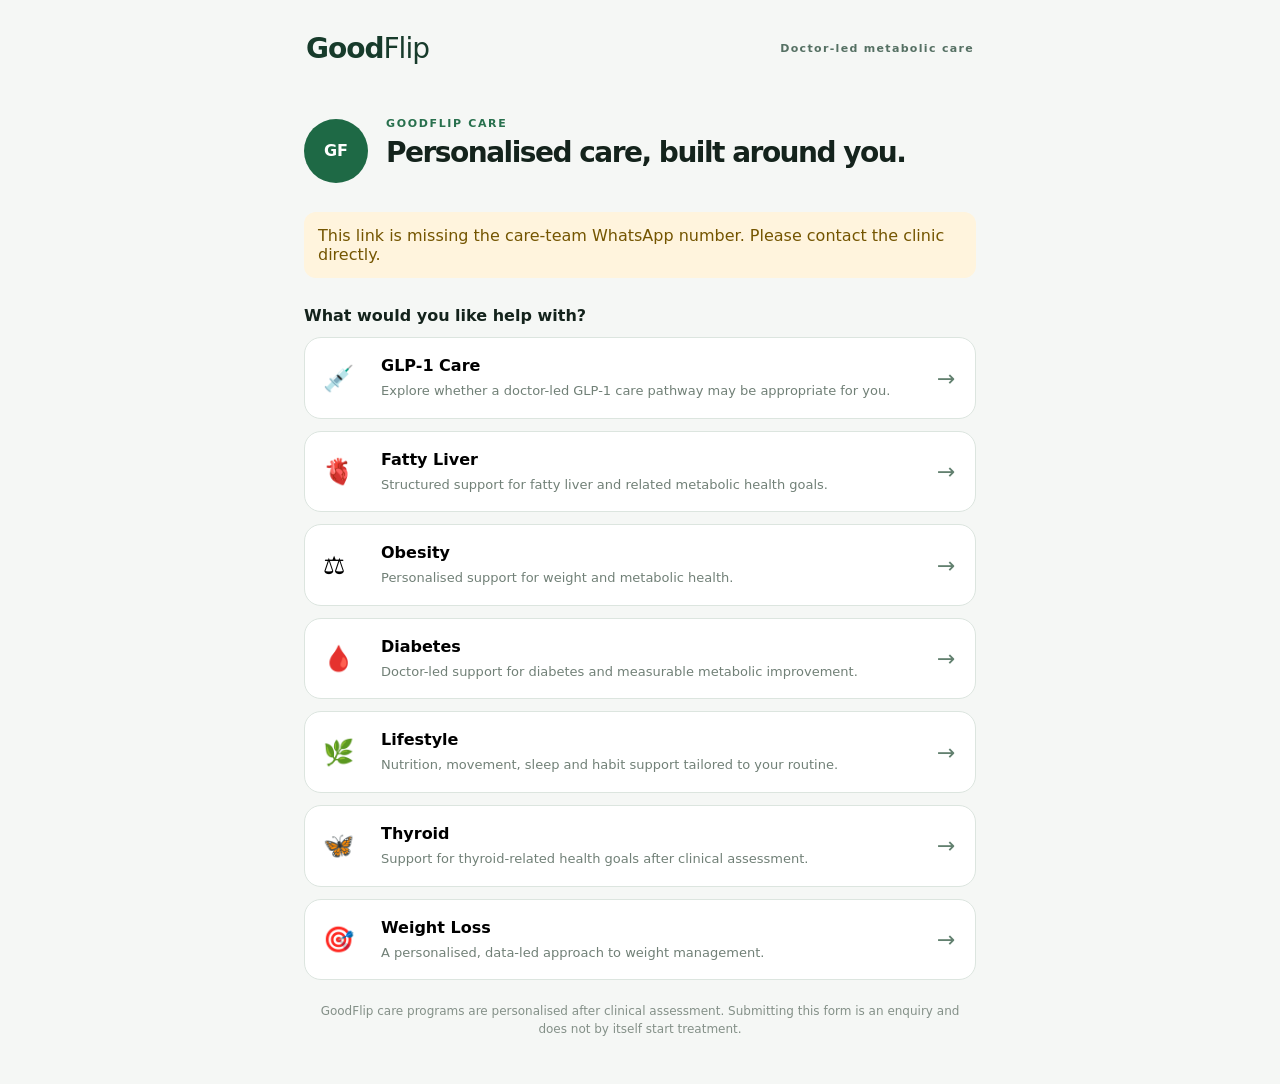
==== index.html @ 0ea9325a "Add files via upload" ====
<!doctype html>
<html lang="en">
<head>
<meta charset="utf-8">
<meta name="viewport" content="width=device-width,initial-scale=1">
<title>GoodFlip Care</title>
<link rel="stylesheet" href="styles.css">
</head>
<body>
<div class="patient-shell">
  <header class="patient-head">
    <div class="logo">Good<span>Flip</span></div>
    <div class="secure">Doctor-led metabolic care</div>
  </header>

  <main>
    <section class="hero">
      <div id="avatar" class="avatar">GF</div>
      <div>
        <div class="eyebrow">GOODFLIP CARE</div>
        <h1 id="doctorName">Personalised care, built around you.</h1>
        <p id="referral" class="muted"></p>
      </div>
    </section>

    <section id="notice" class="notice hidden"></section>

    <section id="chooseSection">
      <div class="section-title">What would you like help with?</div>
      <div id="planCards" class="patient-plans"></div>
    </section>

    <section id="leadSection" class="lead-card hidden">
      <div class="selected-plan" id="selectedPlan"></div>
      <h2>Let’s take the next step</h2>
      <p class="muted">Share your details and the GoodFlip care team will contact you.</p>
      <form id="leadForm">
        <label>Full Name *
          <input id="name" required placeholder="Your name">
        </label>
        <label>Mobile Number *
          <input id="mobile" required inputmode="numeric" placeholder="10-digit mobile number">
        </label>
        <div class="two">
          <label>Age
            <input id="age" type="number" min="1" max="120" placeholder="Age">
          </label>
          <label>Gender
            <select id="gender"><option value="">Select</option><option>Male</option><option>Female</option><option>Other</option><option>Prefer not to say</option></select>
          </label>
        </div>
        <label>Anything you'd like the care team to know?
          <textarea id="notes" rows="3" placeholder="Optional"></textarea>
        </label>
        <label class="consent"><input id="consent" type="checkbox" required> <span>I agree to be contacted by GoodFlip regarding this care enquiry.</span></label>
        <button class="primary" type="submit">Continue on WhatsApp</button>
      </form>
      <button class="ghost" id="changePlan">Change care plan</button>
    </section>

    <p class="footer-note">GoodFlip care programs are personalised after clinical assessment. Submitting this form is an enquiry and does not by itself start treatment.</p>
  </main>
</div>
<script src="app.js"></script>
<script>
const qs = new URLSearchParams(location.search);
const doctor = qs.get('doctor') || '';
const wa = qs.get('wa') || '';
const ref = qs.get('ref') || '';
const photo = qs.get('photo') || '';
const allowed = (qs.get('plans') || window.GF_PLANS.map(p=>p.id).join(',')).split(',').filter(Boolean);
const choose = qs.get('choose') !== '0';

document.getElementById('doctorName').textContent = doctor ? `Care with GoodFlip through ${doctor}` : 'Personalised care, built around you.';
if (ref) document.getElementById('referral').textContent = `Referred by ${ref}`;
if (photo) {
  const a = document.getElementById('avatar');
  a.style.backgroundImage = `url("${photo.replace(/"/g,'')}")`;
  a.textContent = '';
}

const plans = window.GF_PLANS.filter(p=>allowed.includes(p.id));
const cards = document.getElementById('planCards');
let selected = choose ? null : (plans[0] || null);

if (!wa) {
  const n = document.getElementById('notice');
  n.textContent = 'This link is missing the care-team WhatsApp number. Please contact the clinic directly.';
  n.classList.remove('hidden');
}

plans.forEach(p => {
  const card = document.createElement('button');
  card.type='button'; card.className='patient-plan';
  card.innerHTML = `<span class="plan-icon">${p.icon}</span><span><b>${p.name}</b><small>${p.desc}</small></span><span class="arrow">→</span>`;
  card.onclick = () => selectPlan(p);
  cards.appendChild(card);
});

function selectPlan(p){
  selected=p;
  document.getElementById('selectedPlan').innerHTML = `${p.icon} <b>${p.name}</b>`;
  document.getElementById('leadSection').classList.remove('hidden');
  document.getElementById('chooseSection').classList.add('hidden');
  window.scrollTo({top:document.getElementById('leadSection').offsetTop-20,behavior:'smooth'});
}
if (!choose && selected) selectPlan(selected);

document.getElementById('changePlan').onclick=()=>{
  document.getElementById('leadSection').classList.add('hidden');
  document.getElementById('chooseSection').classList.remove('hidden');
  window.scrollTo({top:0,behavior:'smooth'});
};

document.getElementById('leadForm').addEventListener('submit', e=>{
  e.preventDefault();
  if (!selected) return;
  const mobile=document.getElementById('mobile').value.replace(/\D/g,'');
  if (!/^\d{10}$/.test(mobile)) { alert('Please enter a valid 10-digit mobile number.'); return; }
  const msg = [
    'Hello GoodFlip Care Team,',
    '',
    'I am interested in a GoodFlip care program.',
    `Care Plan: ${selected.name}`,
    `Doctor/Clinic: ${doctor || 'Not specified'}`,
    ref ? `Referred by: ${ref}` : '',
    '',
    `Name: ${document.getElementById('name').value.trim()}`,
    `Mobile: ${mobile}`,
    document.getElementById('age').value ? `Age: ${document.getElementById('age').value}` : '',
    document.getElementById('gender').value ? `Gender: ${document.getElementById('gender').value}` : '',
    document.getElementById('notes').value.trim() ? `Notes: ${document.getElementById('notes').value.trim()}` : ''
  ].filter(Boolean).join('\n');
  // Save the lead to Google Sheets through Apps Script.
  // A normal HTML form POST avoids browser CORS/preflight issues.
  const endpoint = window.GF_SHEETS_ENDPOINT;
  const frameName = 'gfLeadFrame';
  let frame = document.getElementById(frameName);
  if (!frame) {
    frame = document.createElement('iframe');
    frame.name = frameName;
    frame.id = frameName;
    frame.style.display = 'none';
    document.body.appendChild(frame);
  }

  const form = document.createElement('form');
  form.method = 'POST';
  form.action = endpoint;
  form.target = frameName;
  form.style.display = 'none';

  const fields = {
    doctor: doctor || '',
    referrer: ref || '',
    patientName: document.getElementById('name').value.trim(),
    mobile: mobile,
    plan: selected.name,
    age: document.getElementById('age').value || '',
    gender: document.getElementById('gender').value || '',
    notes: document.getElementById('notes').value.trim(),
    source: 'GoodFlip Care Link'
  };

  Object.entries(fields).forEach(([key, value]) => {
    const input = document.createElement('input');
    input.type = 'hidden';
    input.name = key;
    input.value = value;
    form.appendChild(input);
  });

  document.body.appendChild(form);
  form.submit();
  form.remove();

  // Continue to WhatsApp after submitting the sheet lead.
  window.open(`https://wa.me/${wa}?text=${encodeURIComponent(msg)}`,'_blank');
});
</script>
</body>
</html>
---- styles.css ----
*{box-sizing:border-box}body{margin:0;font-family:Inter,ui-sans-serif,system-ui,-apple-system,BlinkMacSystemFont,"Segoe UI",sans-serif;background:#f5f7f5;color:#14231c}button,input,select,textarea{font:inherit}.shell,.patient-shell{max-width:960px;margin:auto;padding:24px}.brandbar,.patient-head{display:flex;align-items:center;justify-content:space-between;padding:8px 2px 24px}.logo{font-size:28px;font-weight:800;letter-spacing:-1px;color:#173b2b}.logo span{font-weight:500}.badge,.secure{font-size:11px;letter-spacing:.12em;font-weight:700;color:#557063}.card,.lead-card{background:#fff;border:1px solid #e2e9e4;border-radius:24px;padding:32px;box-shadow:0 16px 50px rgba(20,50,35,.07)}h1{font-size:36px;line-height:1.08;letter-spacing:-1.5px;margin:8px 0 10px}h2{font-size:26px;margin:8px 0}.muted{color:#687a70;line-height:1.55}.eyebrow{font-size:11px;font-weight:800;letter-spacing:.15em;color:#28704d}label{display:block;font-weight:700;margin:22px 0}input,select,textarea{width:100%;margin-top:8px;padding:14px 15px;border:1px solid #ccd8d0;border-radius:12px;background:#fff;outline:none}input:focus,select:focus,textarea:focus{border-color:#2d8058;box-shadow:0 0 0 3px rgba(45,128,88,.1)}small{display:block;color:#718077;font-weight:400;margin-top:7px;line-height:1.35}.section-title{font-weight:800;margin:28px 0 12px}.plan-grid{display:grid;grid-template-columns:repeat(2,1fr);gap:10px}.plan-option{margin:0;border:1px solid #dce5df;border-radius:14px;padding:13px;display:flex;gap:10px;cursor:pointer}.plan-option input{width:auto;margin:2px 0}.plan-option b{font-size:14px}.primary{width:100%;border:0;border-radius:13px;padding:15px 18px;background:#1e6945;color:white;font-weight:800;cursor:pointer;margin-top:20px}.secondary,.ghost{display:inline-flex;justify-content:center;align-items:center;border:1px solid #d5dfd9;background:white;color:#1e6945;border-radius:11px;padding:11px 15px;font-weight:700;text-decoration:none;cursor:pointer}.ghost{border:0;width:100%;margin-top:10px}.result{margin-top:22px;padding-top:28px;border-top:1px solid #e3eae5}.hidden{display:none!important}.linkbox{background:#f3f7f4;padding:14px;border-radius:12px;word-break:break-all;font-size:13px;color:#335b48;margin:15px 0}.actions{display:flex;gap:8px}.qrwrap{display:flex;justify-content:center;margin:24px}.qrwrap img{width:240px;height:240px;border:10px solid white;box-shadow:0 5px 25px rgba(0,0,0,.08)}.center{text-align:center}.patient-shell{max-width:720px}.hero{display:flex;gap:18px;align-items:center;margin:28px 0}.avatar{width:64px;height:64px;border-radius:50%;background:#1e6945;color:white;display:grid;place-items:center;font-weight:800;background-size:cover;background-position:center}.hero h1{font-size:28px;margin-bottom:5px}.patient-plans{display:grid;gap:12px}.patient-plan{width:100%;display:grid;grid-template-columns:44px 1fr 20px;gap:14px;align-items:center;text-align:left;padding:18px;border:1px solid #dce5df;background:#fff;border-radius:17px;cursor:pointer;transition:.15s}.patient-plan:hover{border-color:#86aa96;transform:translateY(-1px)}.plan-icon{font-size:25px}.patient-plan b{display:block;font-size:16px}.patient-plan small{font-size:13px}.arrow{font-size:22px;color:#62806f}.notice{padding:14px;border-radius:12px;background:#fff4dd;color:#745500;margin-bottom:18px}.lead-card{margin-top:18px}.selected-plan{display:inline-block;background:#edf7f0;color:#1e6945;border-radius:999px;padding:9px 13px;font-size:14px}.two{display:grid;grid-template-columns:1fr 1fr;gap:12px}.consent{display:flex;gap:9px;align-items:flex-start;font-weight:500;font-size:13px}.consent input{width:auto;margin:2px 0}.footer-note{text-align:center;color:#849088;font-size:12px;line-height:1.5;margin:22px 10px}@media(max-width:650px){.shell,.patient-shell{padding:16px}.card,.lead-card{padding:22px;border-radius:19px}.plan-grid{grid-template-columns:1fr}h1{font-size:30px}.two{grid-template-columns:1fr}.brandbar{padding-bottom:12px}.secure{display:none}}
.qr-label{text-align:center;font-size:12px;letter-spacing:.12em;font-weight:800;color:#1e6945;margin-top:-10px}.center-actions{justify-content:center;margin-top:12px}.center-actions .secondary{min-width:140px}.qrwrap #qr{display:flex;justify-content:center}.qrwrap #qr canvas{width:260px;height:260px}
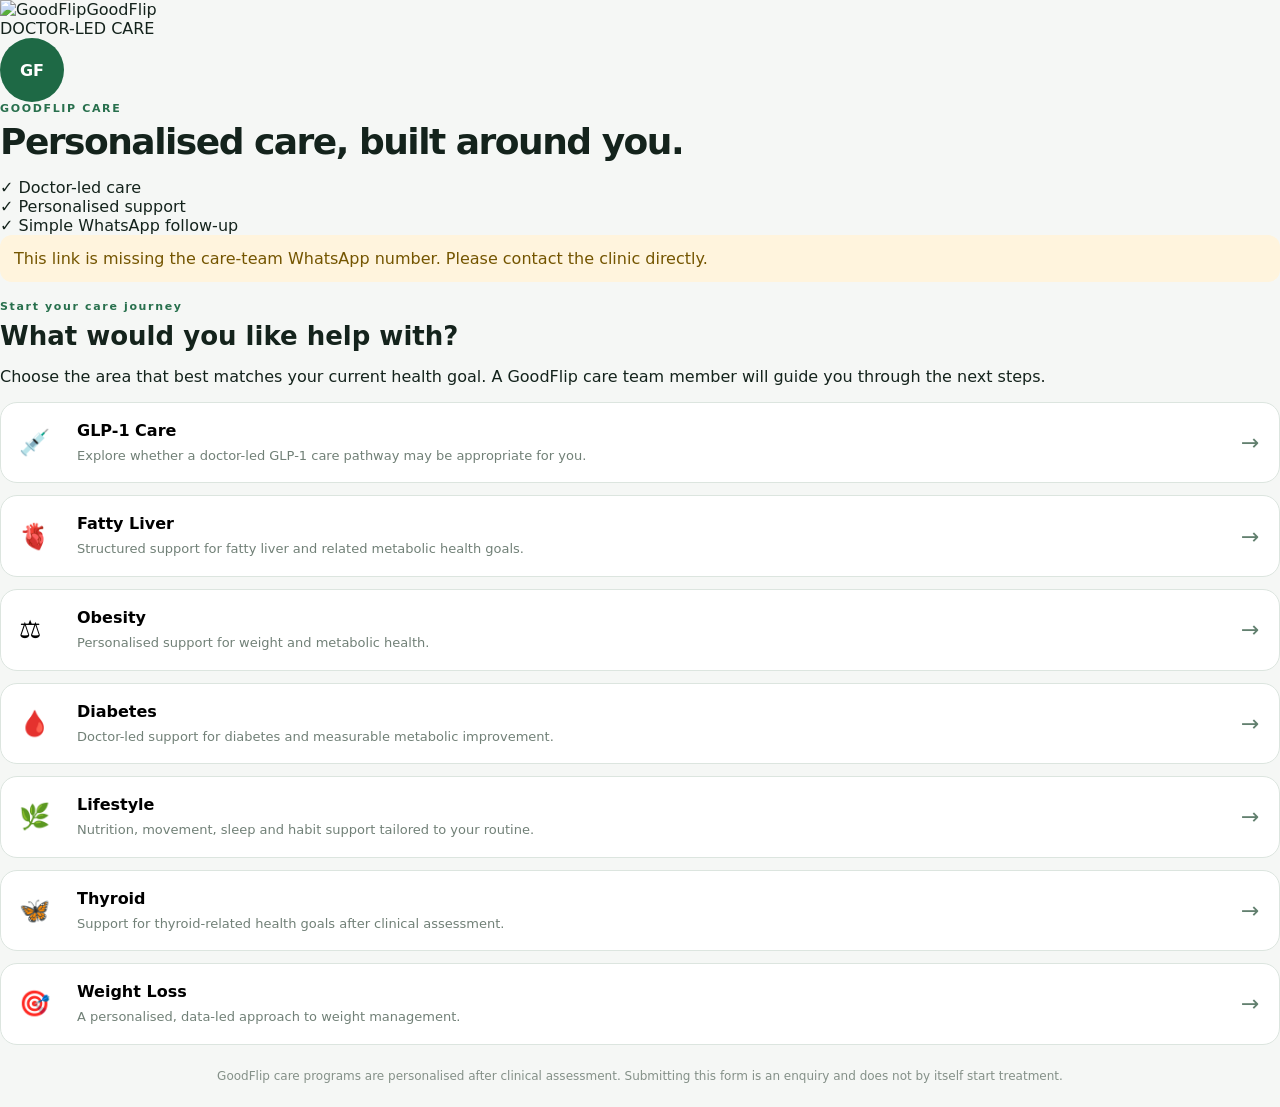
==== commit c7401d4b: "Update index.html" ====
--- a/index.html
+++ b/index.html
@@ -1,182 +1,27 @@
 <!doctype html>
 <html lang="en">
-<head>
-<meta charset="utf-8">
-<meta name="viewport" content="width=device-width,initial-scale=1">
-<title>GoodFlip Care</title>
-<link rel="stylesheet" href="styles.css">
-</head>
+<head><meta charset="utf-8"><meta name="viewport" content="width=device-width,initial-scale=1"><title>GoodFlip Care | Personalised Health Support</title><link rel="stylesheet" href="styles.css"></head>
 <body>
-<div class="patient-shell">
-  <header class="patient-head">
-    <div class="logo">Good<span>Flip</span></div>
-    <div class="secure">Doctor-led metabolic care</div>
-  </header>
-
+<div class="patient-page">
+  <header class="patient-top"><div class="brand patient-brand"><img src="goodflip-logo.jpg" alt="GoodFlip"><span class="brand-name">GoodFlip</span></div><span class="pill">DOCTOR-LED CARE</span></header>
   <main>
-    <section class="hero">
-      <div id="avatar" class="avatar">GF</div>
-      <div>
-        <div class="eyebrow">GOODFLIP CARE</div>
-        <h1 id="doctorName">Personalised care, built around you.</h1>
-        <p id="referral" class="muted"></p>
-      </div>
+    <section class="patient-hero">
+      <div class="doctor-row"><div id="avatar" class="avatar">GF</div><div><div class="eyebrow">GOODFLIP CARE</div><h1 id="doctorName">Personalised care, built around you.</h1><p id="referral"></p></div></div>
+      <div class="patient-features"><div class="mini-feature">✓ Doctor-led care</div><div class="mini-feature">✓ Personalised support</div><div class="mini-feature">✓ Simple WhatsApp follow-up</div></div>
     </section>
-
     <section id="notice" class="notice hidden"></section>
-
-    <section id="chooseSection">
-      <div class="section-title">What would you like help with?</div>
-      <div id="planCards" class="patient-plans"></div>
-    </section>
-
-    <section id="leadSection" class="lead-card hidden">
-      <div class="selected-plan" id="selectedPlan"></div>
-      <h2>Let’s take the next step</h2>
-      <p class="muted">Share your details and the GoodFlip care team will contact you.</p>
-      <form id="leadForm">
-        <label>Full Name *
-          <input id="name" required placeholder="Your name">
-        </label>
-        <label>Mobile Number *
-          <input id="mobile" required inputmode="numeric" placeholder="10-digit mobile number">
-        </label>
-        <div class="two">
-          <label>Age
-            <input id="age" type="number" min="1" max="120" placeholder="Age">
-          </label>
-          <label>Gender
-            <select id="gender"><option value="">Select</option><option>Male</option><option>Female</option><option>Other</option><option>Prefer not to say</option></select>
-          </label>
-        </div>
-        <label>Anything you'd like the care team to know?
-          <textarea id="notes" rows="3" placeholder="Optional"></textarea>
-        </label>
-        <label class="consent"><input id="consent" type="checkbox" required> <span>I agree to be contacted by GoodFlip regarding this care enquiry.</span></label>
-        <button class="primary" type="submit">Continue on WhatsApp</button>
-      </form>
-      <button class="ghost" id="changePlan">Change care plan</button>
-    </section>
-
+    <section id="chooseSection" class="choose-card"><div class="eyebrow">Start your care journey</div><h2>What would you like help with?</h2><p class="card-sub">Choose the area that best matches your current health goal. A GoodFlip care team member will guide you through the next steps.</p><div id="planCards" class="patient-plans"></div></section>
+    <section id="leadSection" class="lead-card hidden"><div class="selected-plan" id="selectedPlan"></div><h2>Let’s take the next step</h2><p class="card-sub">Share your details and the GoodFlip care team will contact you on WhatsApp.</p><form id="leadForm"><div class="field"><label for="name">Full Name *</label><input id="name" required placeholder="Your name"></div><div class="field"><label for="mobile">Mobile Number *</label><div class="input-wrap"><span class="prefix">+91</span><input id="mobile" required inputmode="numeric" placeholder="9876543210"></div></div><div class="two"><div class="field"><label for="age">Age</label><input id="age" type="number" min="1" max="120" placeholder="Age"></div><div class="field"><label for="gender">Gender</label><select id="gender"><option value="">Select</option><option>Male</option><option>Female</option><option>Other</option><option>Prefer not to say</option></select></div></div><div class="field"><label for="notes">Anything you'd like the care team to know?</label><textarea id="notes" rows="3" placeholder="Optional"></textarea></div><label class="consent"><input id="consent" type="checkbox" required><span>I agree to be contacted by GoodFlip regarding this care enquiry.</span></label><button class="primary" type="submit">Continue on WhatsApp →</button></form><button class="back-link" id="changePlan" type="button">← Change care plan</button></section>
     <p class="footer-note">GoodFlip care programs are personalised after clinical assessment. Submitting this form is an enquiry and does not by itself start treatment.</p>
   </main>
 </div>
-<script src="app.js"></script>
-<script>
-const qs = new URLSearchParams(location.search);
-const doctor = qs.get('doctor') || '';
-const wa = qs.get('wa') || '';
-const ref = qs.get('ref') || '';
-const photo = qs.get('photo') || '';
-const allowed = (qs.get('plans') || window.GF_PLANS.map(p=>p.id).join(',')).split(',').filter(Boolean);
-const choose = qs.get('choose') !== '0';
-
-document.getElementById('doctorName').textContent = doctor ? `Care with GoodFlip through ${doctor}` : 'Personalised care, built around you.';
-if (ref) document.getElementById('referral').textContent = `Referred by ${ref}`;
-if (photo) {
-  const a = document.getElementById('avatar');
-  a.style.backgroundImage = `url("${photo.replace(/"/g,'')}")`;
-  a.textContent = '';
-}
-
-const plans = window.GF_PLANS.filter(p=>allowed.includes(p.id));
-const cards = document.getElementById('planCards');
-let selected = choose ? null : (plans[0] || null);
-
-if (!wa) {
-  const n = document.getElementById('notice');
-  n.textContent = 'This link is missing the care-team WhatsApp number. Please contact the clinic directly.';
-  n.classList.remove('hidden');
-}
-
-plans.forEach(p => {
-  const card = document.createElement('button');
-  card.type='button'; card.className='patient-plan';
-  card.innerHTML = `<span class="plan-icon">${p.icon}</span><span><b>${p.name}</b><small>${p.desc}</small></span><span class="arrow">→</span>`;
-  card.onclick = () => selectPlan(p);
-  cards.appendChild(card);
-});
-
-function selectPlan(p){
-  selected=p;
-  document.getElementById('selectedPlan').innerHTML = `${p.icon} <b>${p.name}</b>`;
-  document.getElementById('leadSection').classList.remove('hidden');
-  document.getElementById('chooseSection').classList.add('hidden');
-  window.scrollTo({top:document.getElementById('leadSection').offsetTop-20,behavior:'smooth'});
-}
-if (!choose && selected) selectPlan(selected);
-
-document.getElementById('changePlan').onclick=()=>{
-  document.getElementById('leadSection').classList.add('hidden');
-  document.getElementById('chooseSection').classList.remove('hidden');
-  window.scrollTo({top:0,behavior:'smooth'});
-};
-
-document.getElementById('leadForm').addEventListener('submit', e=>{
-  e.preventDefault();
-  if (!selected) return;
-  const mobile=document.getElementById('mobile').value.replace(/\D/g,'');
-  if (!/^\d{10}$/.test(mobile)) { alert('Please enter a valid 10-digit mobile number.'); return; }
-  const msg = [
-    'Hello GoodFlip Care Team,',
-    '',
-    'I am interested in a GoodFlip care program.',
-    `Care Plan: ${selected.name}`,
-    `Doctor/Clinic: ${doctor || 'Not specified'}`,
-    ref ? `Referred by: ${ref}` : '',
-    '',
-    `Name: ${document.getElementById('name').value.trim()}`,
-    `Mobile: ${mobile}`,
-    document.getElementById('age').value ? `Age: ${document.getElementById('age').value}` : '',
-    document.getElementById('gender').value ? `Gender: ${document.getElementById('gender').value}` : '',
-    document.getElementById('notes').value.trim() ? `Notes: ${document.getElementById('notes').value.trim()}` : ''
-  ].filter(Boolean).join('\n');
-  // Save the lead to Google Sheets through Apps Script.
-  // A normal HTML form POST avoids browser CORS/preflight issues.
-  const endpoint = window.GF_SHEETS_ENDPOINT;
-  const frameName = 'gfLeadFrame';
-  let frame = document.getElementById(frameName);
-  if (!frame) {
-    frame = document.createElement('iframe');
-    frame.name = frameName;
-    frame.id = frameName;
-    frame.style.display = 'none';
-    document.body.appendChild(frame);
-  }
-
-  const form = document.createElement('form');
-  form.method = 'POST';
-  form.action = endpoint;
-  form.target = frameName;
-  form.style.display = 'none';
-
-  const fields = {
-    doctor: doctor || '',
-    referrer: ref || '',
-    patientName: document.getElementById('name').value.trim(),
-    mobile: mobile,
-    plan: selected.name,
-    age: document.getElementById('age').value || '',
-    gender: document.getElementById('gender').value || '',
-    notes: document.getElementById('notes').value.trim(),
-    source: 'GoodFlip Care Link'
-  };
-
-  Object.entries(fields).forEach(([key, value]) => {
-    const input = document.createElement('input');
-    input.type = 'hidden';
-    input.name = key;
-    input.value = value;
-    form.appendChild(input);
-  });
-
-  document.body.appendChild(form);
-  form.submit();
-  form.remove();
-
-  // Continue to WhatsApp after submitting the sheet lead.
-  window.open(`https://wa.me/${wa}?text=${encodeURIComponent(msg)}`,'_blank');
-});
-</script>
-</body>
-</html>+<script src="app.js"></script><script>
+const qs=new URLSearchParams(location.search),doctor=qs.get('doctor')||'',wa=qs.get('wa')||'',ref=qs.get('ref')||'',photo=qs.get('photo')||'',allowed=(qs.get('plans')||window.GF_PLANS.map(p=>p.id).join(',')).split(',').filter(Boolean),choose=qs.get('choose')!=='0';
+document.getElementById('doctorName').textContent=doctor?`Care with GoodFlip through ${doctor}`:'Personalised care, built around you.';if(ref)document.getElementById('referral').textContent=`Referred by ${ref}`;if(photo){const a=document.getElementById('avatar');a.style.backgroundImage=`url("${photo.replace(/"/g,'')}")`;a.textContent=''}
+const plans=window.GF_PLANS.filter(p=>allowed.includes(p.id)),cards=document.getElementById('planCards');let selected=choose?null:(plans[0]||null);if(!wa){const n=document.getElementById('notice');n.textContent='This link is missing the care-team WhatsApp number. Please contact the clinic directly.';n.classList.remove('hidden')}
+plans.forEach(p=>{const card=document.createElement('button');card.type='button';card.className='patient-plan';card.innerHTML=`<span class="plan-icon">${p.icon}</span><span><b>${p.name}</b><small>${p.desc}</small></span><span class="arrow">→</span>`;card.onclick=()=>selectPlan(p);cards.appendChild(card)});
+function selectPlan(p){selected=p;document.getElementById('selectedPlan').innerHTML=`${p.icon} &nbsp; ${p.name}`;document.getElementById('leadSection').classList.remove('hidden');document.getElementById('chooseSection').classList.add('hidden');window.scrollTo({top:document.getElementById('leadSection').offsetTop-20,behavior:'smooth'})}if(!choose&&selected)selectPlan(selected);
+document.getElementById('changePlan').onclick=()=>{document.getElementById('leadSection').classList.add('hidden');document.getElementById('chooseSection').classList.remove('hidden');window.scrollTo({top:0,behavior:'smooth'})};
+document.getElementById('leadForm').addEventListener('submit',e=>{e.preventDefault();if(!selected)return;const mobile=document.getElementById('mobile').value.replace(/\D/g,'');if(!/^\d{10}$/.test(mobile)){alert('Please enter a valid 10-digit mobile number.');return}const msg=['Hello GoodFlip Care Team,','','I am interested in a GoodFlip care program.',`Care Plan: ${selected.name}`,`Doctor/Clinic: ${doctor||'Not specified'}`,ref?`Referred by: ${ref}`:'','',`Name: ${document.getElementById('name').value.trim()}`,`Mobile: ${mobile}`,document.getElementById('age').value?`Age: ${document.getElementById('age').value}`:'',document.getElementById('gender').value?`Gender: ${document.getElementById('gender').value}`:'',document.getElementById('notes').value.trim()?`Notes: ${document.getElementById('notes').value.trim()}`:''].filter(Boolean).join('\n');
+const endpoint=window.GF_SHEETS_ENDPOINT,frameName='gfLeadFrame';let frame=document.getElementById(frameName);if(!frame){frame=document.createElement('iframe');frame.name=frameName;frame.id=frameName;frame.style.display='none';document.body.appendChild(frame)}const form=document.createElement('form');form.method='POST';form.action=endpoint;form.target=frameName;form.style.display='none';const fields={doctor:doctor||'',referrer:ref||'',patientName:document.getElementById('name').value.trim(),mobile,plan:selected.name,age:document.getElementById('age').value||'',gender:document.getElementById('gender').value||'',notes:document.getElementById('notes').value.trim(),source:'GoodFlip Care Link'};Object.entries(fields).forEach(([key,value])=>{const input=document.createElement('input');input.type='hidden';input.name=key;input.value=value;form.appendChild(input)});document.body.appendChild(form);form.submit();form.remove();window.open(`https://wa.me/${wa}?text=${encodeURIComponent(msg)}`,'_blank')});
+</script></body></html>
